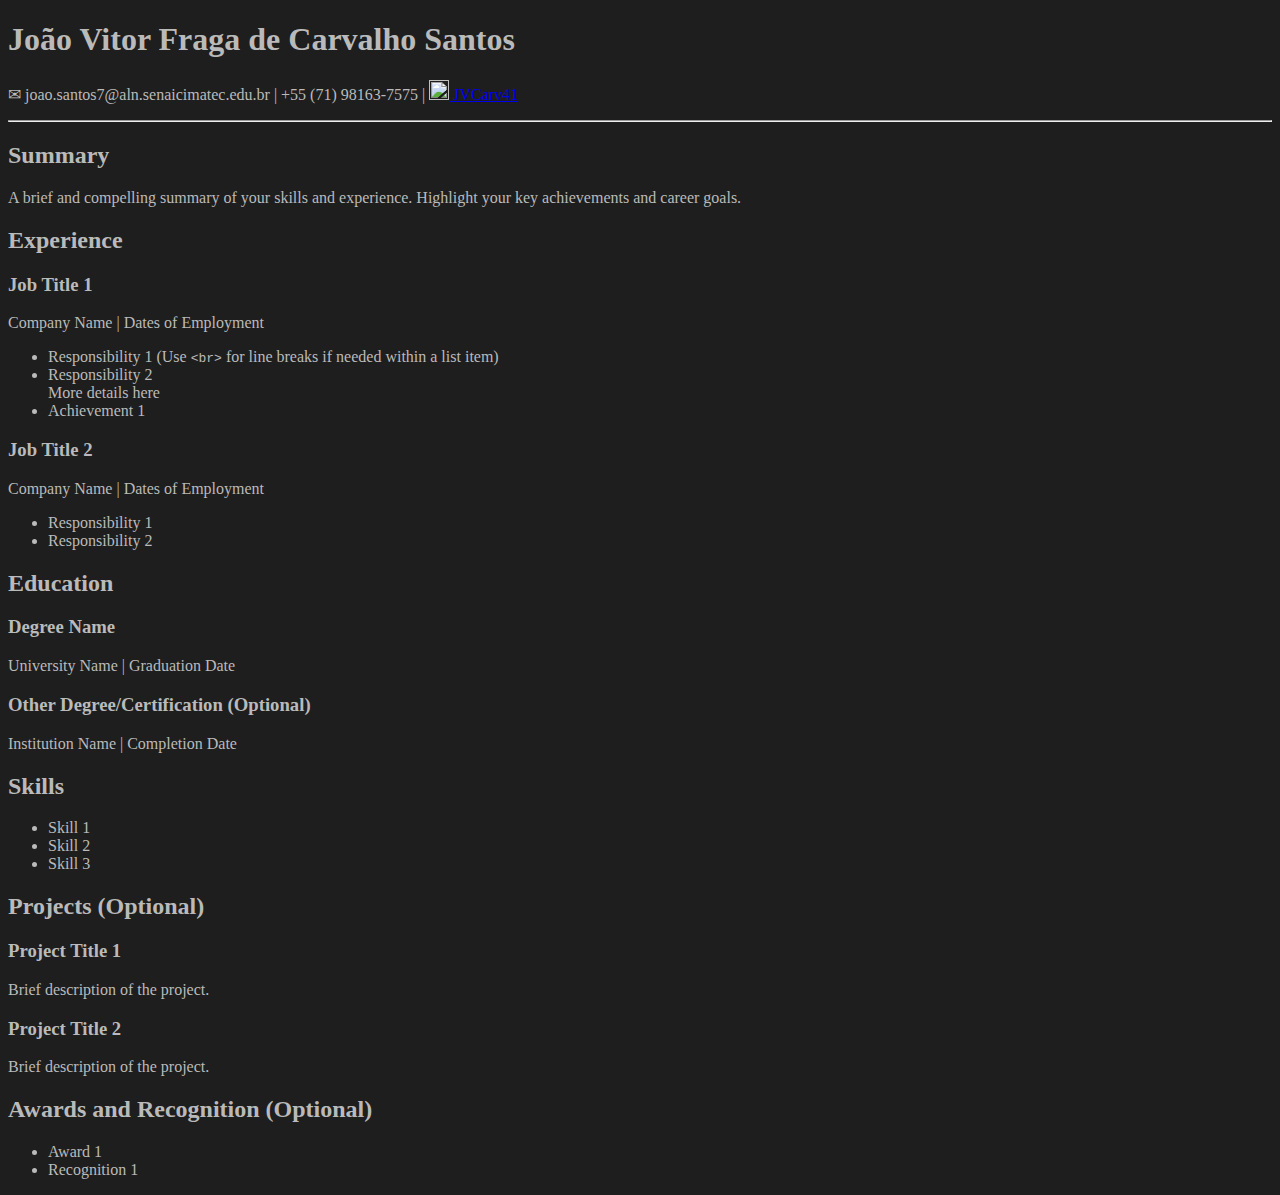
==== index.html @ c4accf5c "Updated Files" ====
<!DOCTYPE html>
<html lang="en">
  <head>
    <meta charset="UTF-8" />
    <meta name="viewport" content="width=device-width, initial-scale=1.0" />
    <title>Resume</title>
  </head>
  <body style="background-color: #1e1e1e">
    <font color="#BABABA">
      <h1>João Vitor Fraga de Carvalho Santos</h1>
      <p>
        ✉ joao.santos7@aln.senaicimatec.edu.br | +55 (71) 98163-7575 |
        <a href="https://github.com/JVCarv41"
          ><img src="images\github-mark-white.svg" width="20" height="20" />
          JVCarv41</a
        >
      </p>

      <hr />
      <h2>Summary</h2>
      <p>
        A brief and compelling summary of your skills and experience. Highlight
        your key achievements and career goals.
      </p>

      <h2>Experience</h2>

      <h3>Job Title 1</h3>
      <p>Company Name | Dates of Employment</p>
      <ul>
        <li>
          Responsibility 1 (Use <code>&lt;br&gt;</code> for line breaks if
          needed within a list item)
        </li>
        <li>Responsibility 2<br />More details here</li>
        <li>Achievement 1</li>
      </ul>

      <h3>Job Title 2</h3>
      <p>Company Name | Dates of Employment</p>
      <ul>
        <li>Responsibility 1</li>
        <li>Responsibility 2</li>
      </ul>

      <h2>Education</h2>

      <h3>Degree Name</h3>
      <p>University Name | Graduation Date</p>

      <h3>Other Degree/Certification (Optional)</h3>
      <p>Institution Name | Completion Date</p>

      <h2>Skills</h2>
      <ul>
        <li>Skill 1</li>
        <li>Skill 2</li>
        <li>Skill 3</li>
      </ul>

      <h2>Projects (Optional)</h2>
      <h3>Project Title 1</h3>
      <p>Brief description of the project.</p>

      <h3>Project Title 2</h3>
      <p>Brief description of the project.</p>

      <h2>Awards and Recognition (Optional)</h2>
      <ul>
        <li>Award 1</li>
        <li>Recognition 1</li>
      </ul>
    </font>
  </body>
</html>
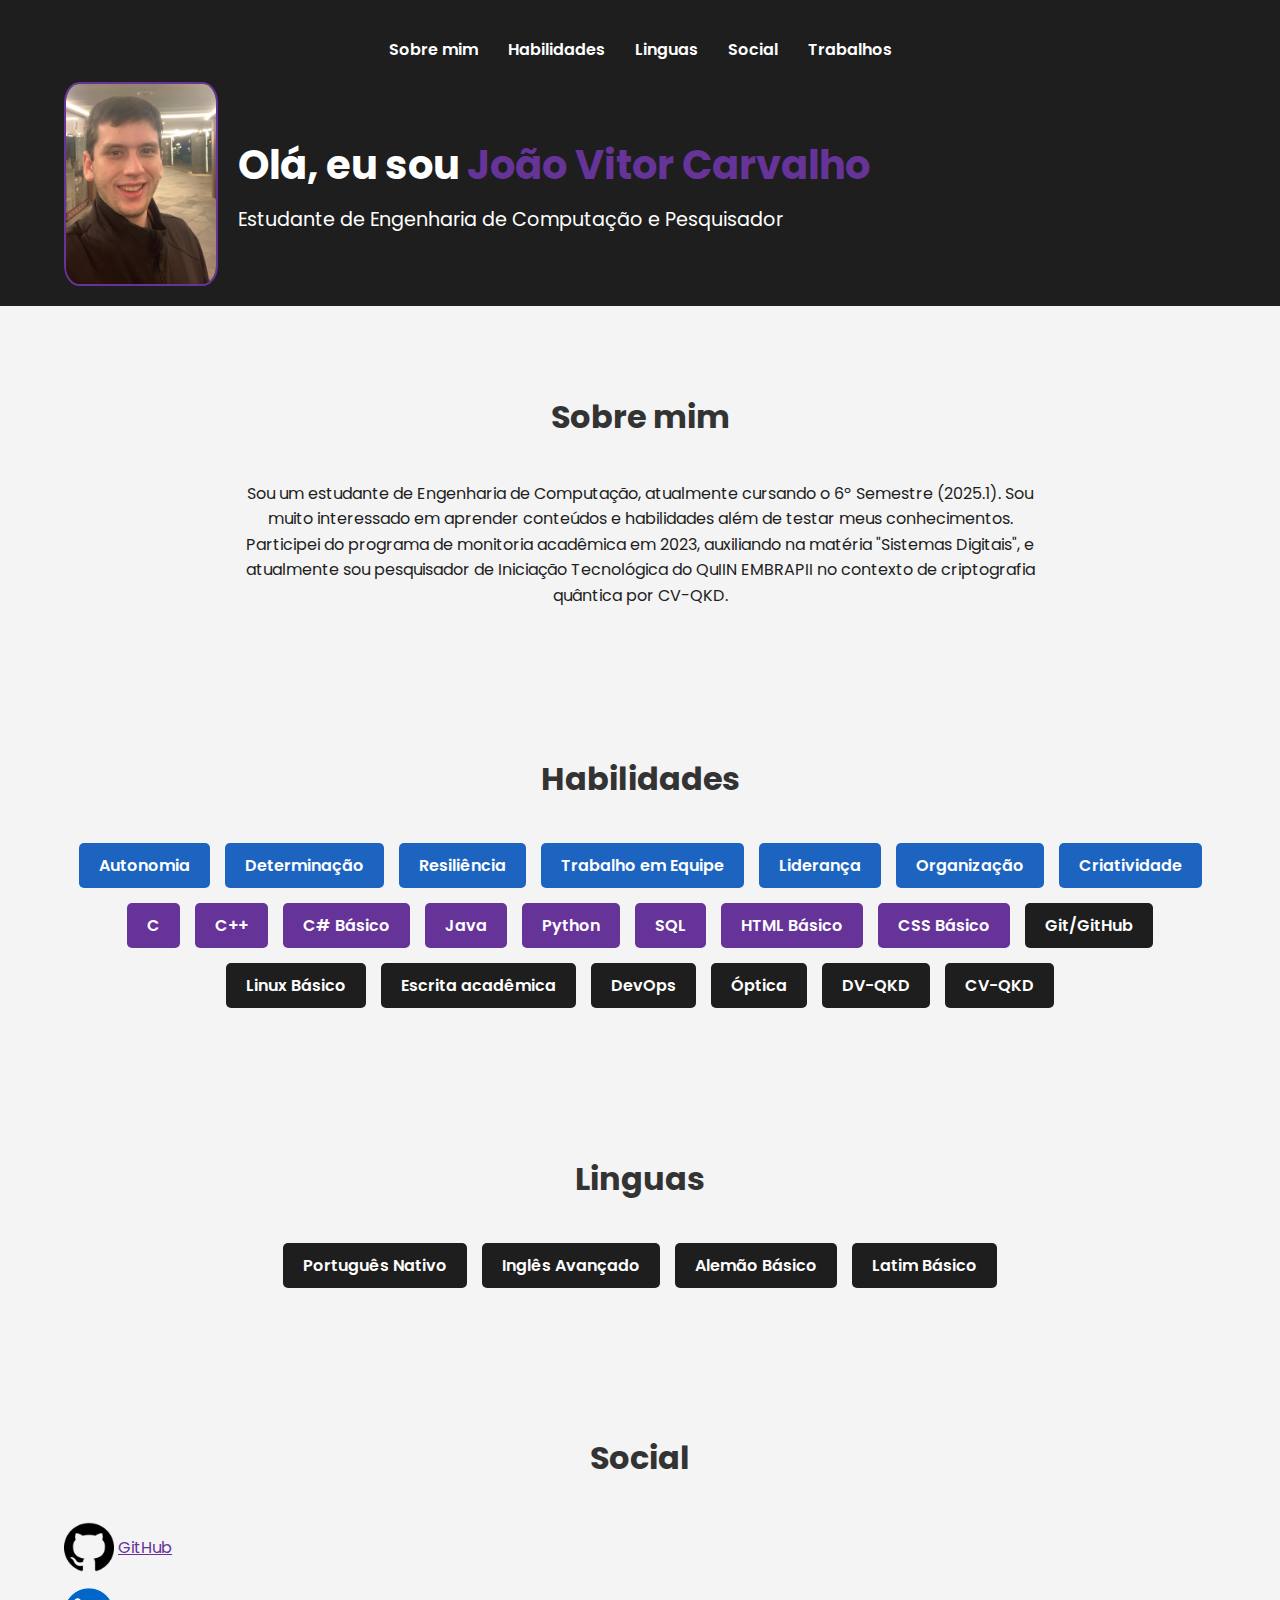
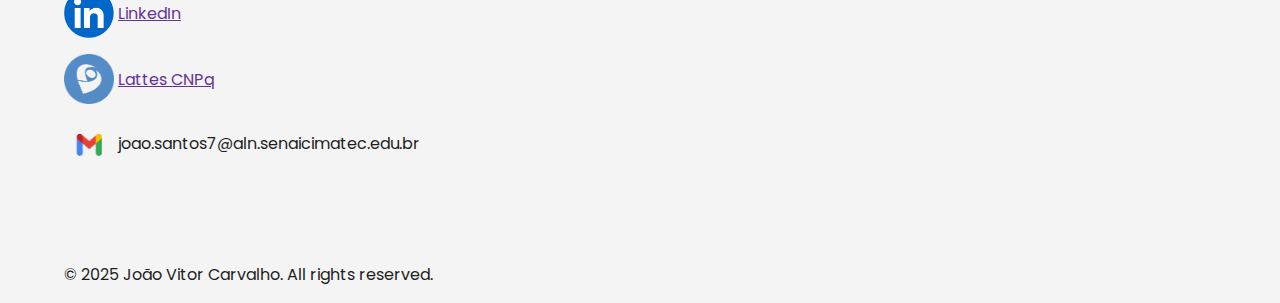
==== commit 5bf2c5ef: "Full update to code" ====
--- a/index.html
+++ b/index.html
@@ -3,73 +3,150 @@
   <head>
     <meta charset="UTF-8" />
     <meta name="viewport" content="width=device-width, initial-scale=1.0" />
-    <title>Resume</title>
+    <title>My Portfolio</title>
+    <link rel="stylesheet" href="styles.css" />
+    <link
+      href="https://fonts.googleapis.com/css2?family=Poppins:wght@400;600&display=swap"
+      rel="stylesheet"
+    />
   </head>
-  <body style="background-color: #1e1e1e">
-    <font color="#BABABA">
-      <h1>João Vitor Fraga de Carvalho Santos</h1>
-      <p>
-        ✉ joao.santos7@aln.senaicimatec.edu.br | +55 (71) 98163-7575 |
-        <a href="https://github.com/JVCarv41"
-          ><img src="images\github-mark-white.svg" width="20" height="20" />
-          JVCarv41</a
-        >
-      </p>
+  <body>
+    <header>
+      <div class="container">
+        <nav>
+          <ul>
+            <li><a href="#sobre_mim">Sobre mim</a></li>
+            <li><a href="#habilidades">Habilidades</a></li>
+            <li><a href="#linguas">Linguas</a></li>
+            <li><a href="#social">Social</a></li>
+            <li><a href="projects.html">Trabalhos</a></li>
+          </ul>
+        </nav>
+        <div class="header-content">
+          <img
+            src="Images\\profile_pic.jpg"
+            alt="João Vitor Carvalho"
+            class="profile-image"
+          />
+          <div class="header-text">
+            <h1>Olá, eu sou <span>João Vitor Carvalho</span></h1>
+            <p>Estudante de Engenharia de Computação e Pesquisador</p>
+          </div>
+        </div>
+      </div>
+    </header>
 
-      <hr />
-      <h2>Summary</h2>
-      <p>
-        A brief and compelling summary of your skills and experience. Highlight
-        your key achievements and career goals.
-      </p>
+    <section id="sobre_mim">
+      <div class="container">
+        <h2>Sobre mim</h2>
+        <p>
+          Sou um estudante de Engenharia de Computação, atualmente cursando o 6º
+          Semestre (2025.1). Sou muito interessado em aprender conteúdos e
+          habilidades além de testar meus conhecimentos. Participei do programa
+          de monitoria acadêmica em 2023, auxiliando na matéria "Sistemas
+          Digitais", e atualmente sou pesquisador de Iniciação Tecnológica do QuIIN
+          EMBRAPII no contexto de criptografia quântica por CV-QKD.
+        </p>
+      </div>
+    </section>
 
-      <h2>Experience</h2>
+    <section id="habilidades">
+      <div class="container">
+        <h2>Habilidades</h2>
+        <div class="skills-list">
+          <div class="skill-sitem">Autonomia</div>
+          <div class="skill-sitem">Determinação</div>
+          <div class="skill-sitem">Resiliência</div>
+          <div class="skill-sitem">Trabalho em Equipe</div>
+          <div class="skill-sitem">Liderança</div>
+          <div class="skill-sitem">Organização</div>
+          <div class="skill-sitem">Criatividade</div>
+          <!--<div class="skill-sitem">[Soft Skill Item]</div> -->
 
-      <h3>Job Title 1</h3>
-      <p>Company Name | Dates of Employment</p>
-      <ul>
-        <li>
-          Responsibility 1 (Use <code>&lt;br&gt;</code> for line breaks if
-          needed within a list item)
-        </li>
-        <li>Responsibility 2<br />More details here</li>
-        <li>Achievement 1</li>
-      </ul>
+          <div class="skill-plang">C</div>
+          <div class="skill-plang">C++</div>
+          <div class="skill-plang">C# Básico</div>
+          <div class="skill-plang">Java</div>
+          <div class="skill-plang">Python</div>
+          <div class="skill-plang">SQL</div>
+          <div class="skill-plang">HTML Básico</div>
+          <div class="skill-plang">CSS Básico</div>
 
-      <h3>Job Title 2</h3>
-      <p>Company Name | Dates of Employment</p>
-      <ul>
-        <li>Responsibility 1</li>
-        <li>Responsibility 2</li>
-      </ul>
+          <!--<div class="skill-plang">[Programming Language Item]</div> -->
 
-      <h2>Education</h2>
+          <div class="skill-hitem">Git/GitHub</div>
+          <div class="skill-hitem">Linux Básico</div>
+          <div class="skill-hitem">Escrita acadêmica</div>
+          <div class="skill-hitem">DevOps</div>
+          <div class="skill-hitem">Óptica</div>
+          <div class="skill-hitem">DV-QKD</div>
+          <div class="skill-hitem">CV-QKD</div>
+          <!--<div class="skill-sitem">[Soft Skill Item]</div> -->
+        </div>
+      </div>
+    </section>
 
-      <h3>Degree Name</h3>
-      <p>University Name | Graduation Date</p>
+    <section id="linguas">
+      <div class="container">
+        <h2>Linguas</h2>
+        <div class="skills-list">
+          <div class="skill-hitem">Português Nativo</div>
+          <div class="skill-hitem">Inglês Avançado</div>
+          <div class="skill-hitem">Alemão Básico</div>
+          <div class="skill-hitem">Latim Básico</div>
+        </div>
+      </div>
+    </section>
 
-      <h3>Other Degree/Certification (Optional)</h3>
-      <p>Institution Name | Completion Date</p>
+    <section id="social">
+      <div class="container">
+        <h2>Social</h2>
+        <p>
+          <img
+            src="Images\\github-mark.png"
+            alt="GitHub Logo"
+            class="icon-image"
+          />
+          <a href="https://github.com/JVCarv41" target="_blank"> GitHub</a>
+        </p>
+        <p>
+          <img
+            src="Images\\linkedin-logo.png"
+            alt="GitHub Logo"
+            class="icon-image"
+          />
+          <a
+            href="https:\\www.linkedin.com/in/joão-vitor-carvalho-849197250"
+            target="_blank"
+          >
+            LinkedIn</a
+          >
+        </p>
+        <p>
+          <img
+            src="Images\\lattes_cnpq.png"
+            alt="Lattes CNPq Logo"
+            class="icon-image"
+          />
+          <a href="http://lattes.cnpq.br/9015572633664317" target="_blank">
+            Lattes CNPq</a
+          >
+        </p>
+        <p>
+          <img
+            src="Images\\gmail-logo.png"
+            alt="Lattes CNPq Logo"
+            class="icon-image"
+          />
+          joao.santos7@aln.senaicimatec.edu.br
+        </p>
+      </div>
+    </section>
 
-      <h2>Skills</h2>
-      <ul>
-        <li>Skill 1</li>
-        <li>Skill 2</li>
-        <li>Skill 3</li>
-      </ul>
-
-      <h2>Projects (Optional)</h2>
-      <h3>Project Title 1</h3>
-      <p>Brief description of the project.</p>
-
-      <h3>Project Title 2</h3>
-      <p>Brief description of the project.</p>
-
-      <h2>Awards and Recognition (Optional)</h2>
-      <ul>
-        <li>Award 1</li>
-        <li>Recognition 1</li>
-      </ul>
-    </font>
+    <footer>
+      <div class="container">
+        <p>&copy; 2025 João Vitor Carvalho. All rights reserved.</p>
+      </div>
+    </footer>
   </body>
 </html>
--- a/styles.css
+++ b/styles.css
@@ -0,0 +1,160 @@
+/* General Styles */
+body {
+    font-family: 'Poppins', sans-serif;
+    margin: 0;
+    padding: 0;
+    box-sizing: border-box;
+    background-color: #f4f4f4;
+    color: #1e1e1e;
+}
+
+.container {
+    width: 90%;
+    max-width: 1200px;
+    margin: 0 auto;
+}
+
+/* Header */
+header {
+    background: #1e1e1e;
+    color: #fff;
+    padding: 20px 0;
+}
+
+.header-content {
+    display: flex;
+    align-items: center;
+    gap: 20px;
+}
+
+.profile-image {
+    width: 150px;
+    height: 200px;
+    border-radius: 10%;
+    border: 2px solid #663399;
+    object-fit: cover;
+}
+
+.header-text {
+    text-align: left;
+}
+
+header h1 {
+    font-size: 2.5rem;
+    margin: 0;
+}
+
+header h1 span {
+    color: #663399;
+}
+
+header p {
+    font-size: 1.2rem;
+    margin: 10px 0 0;
+}
+
+nav ul {
+    list-style: none;
+    padding: 0;
+    display: flex;
+    justify-content: center;
+    margin-bottom: 20px;
+}
+
+nav ul li {
+    margin: 0 15px;
+}
+
+nav ul li a {
+    color: #fff;
+    text-decoration: none;
+    font-weight: 600;
+}
+
+nav ul li a:hover {
+    color: #ff6f61;
+}
+
+/* Sections */
+section {
+    padding: 60px 0;
+}
+
+h2 {
+    text-align: center;
+    margin-bottom: 40px;
+    font-size: 2rem;
+    color: #333;
+}
+
+/* About Section */
+#sobre_mim p {
+    text-align: center;
+    max-width: 800px;
+    margin: 0 auto;
+    line-height: 1.6;
+}
+
+/* Skills Section */
+.skills-list {
+    display: flex;
+    flex-wrap: wrap;
+    justify-content: center;
+    gap: 15px;
+}
+
+/* Programming Language */
+.skill-plang {
+    background: #663399;
+    color: #fff;
+    padding: 10px 20px;
+    border-radius: 5px;
+    font-weight: 600;
+}
+
+/* Hard Skill */
+.skill-hitem {
+    background: #1e1e1e;
+    color: #fff;
+    padding: 10px 20px;
+    border-radius: 5px;
+    font-weight: 600;
+}
+
+/* Soft Skill */
+.skill-sitem {
+    background: #1d64c1;
+    color: #fff;
+    padding: 10px 20px;
+    border-radius: 5px;
+    font-weight: 600;
+}
+/* Projects Section */
+.project-grid {
+    display: grid;
+    grid-template-columns: repeat(auto-fit, minmax(300px, 1fr));
+    gap: 20px;
+}
+
+.project-item {
+    background: #fff;
+    padding: 20px;
+}
+.contact-item{
+    background: #fff;
+    color: #1e1e1e;
+}
+
+a {
+    color:#663399;
+    vertical-align: middle;
+}
+
+.icon-image{
+    width: 50px;
+    height: 50px;
+    border-radius: 0%;
+    /* border: 2px solid #1e1e1e; */
+    object-fit: cover;
+    vertical-align: middle;
+}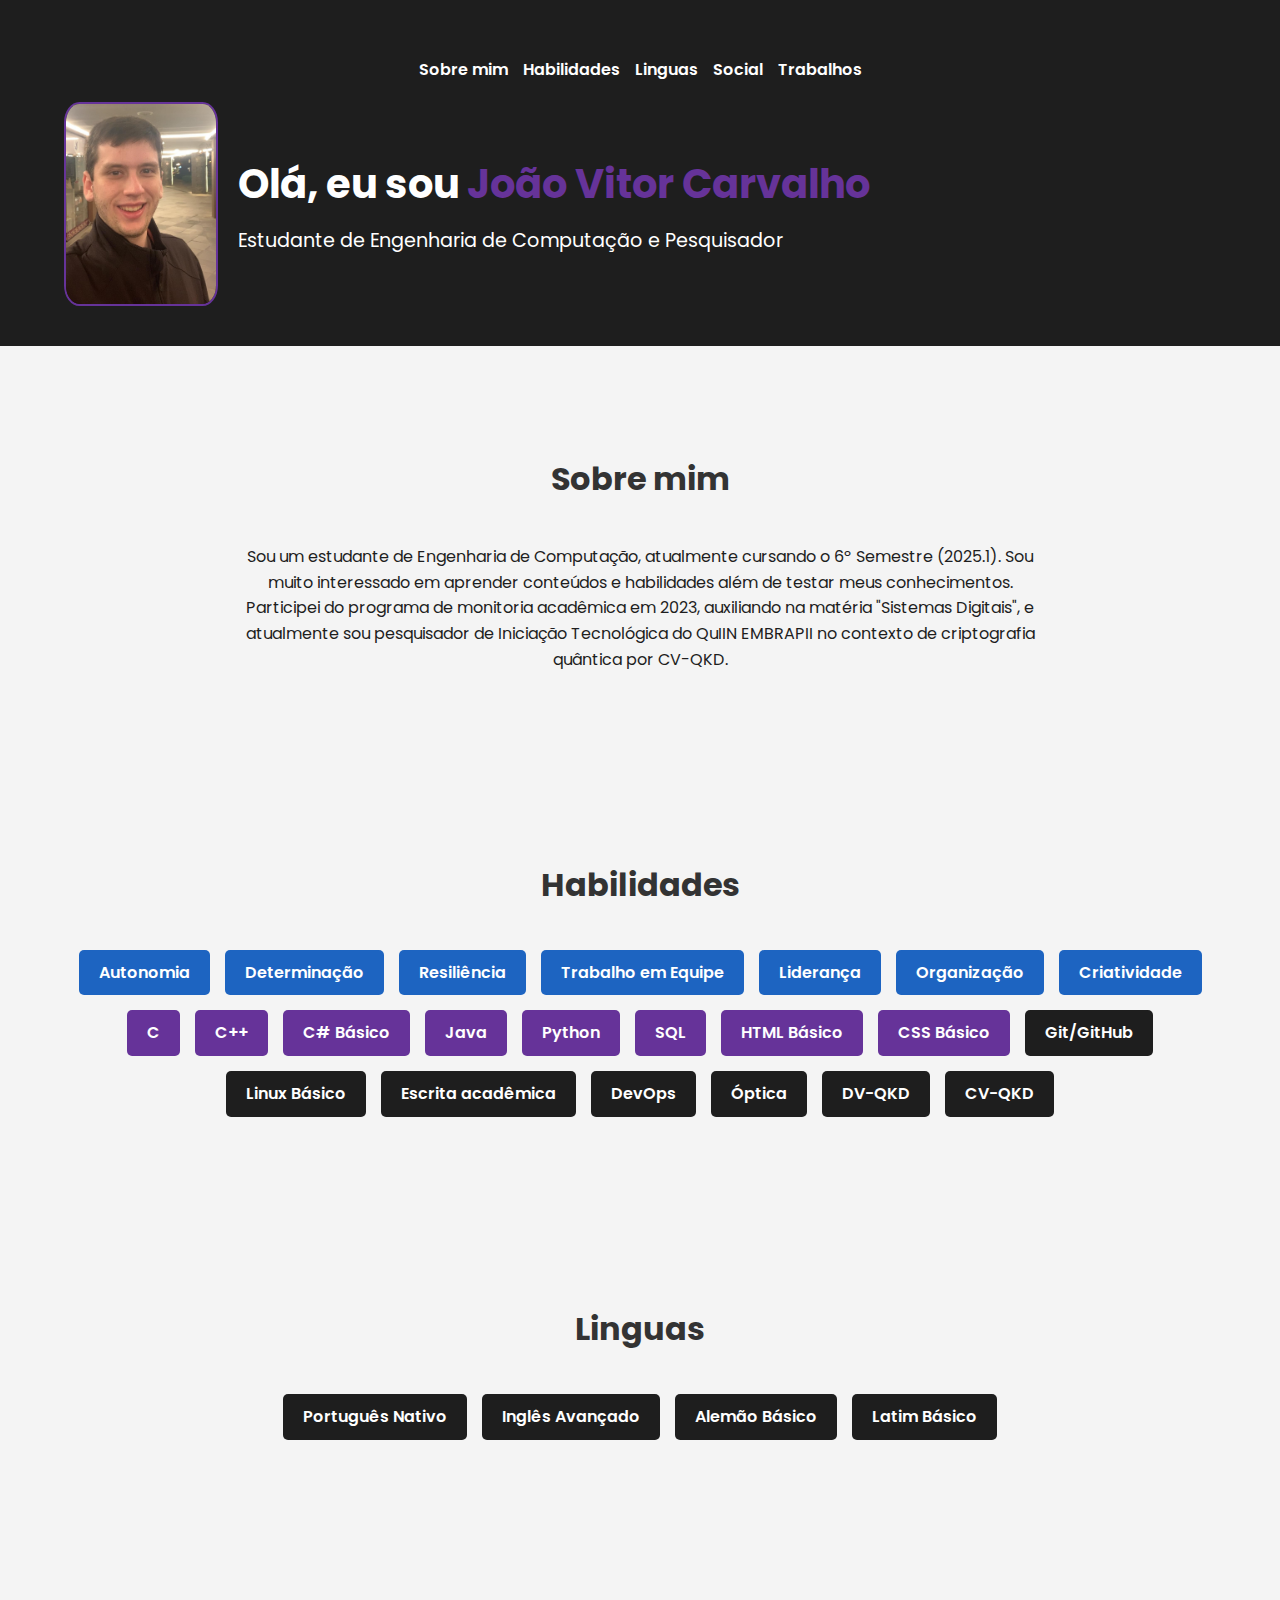
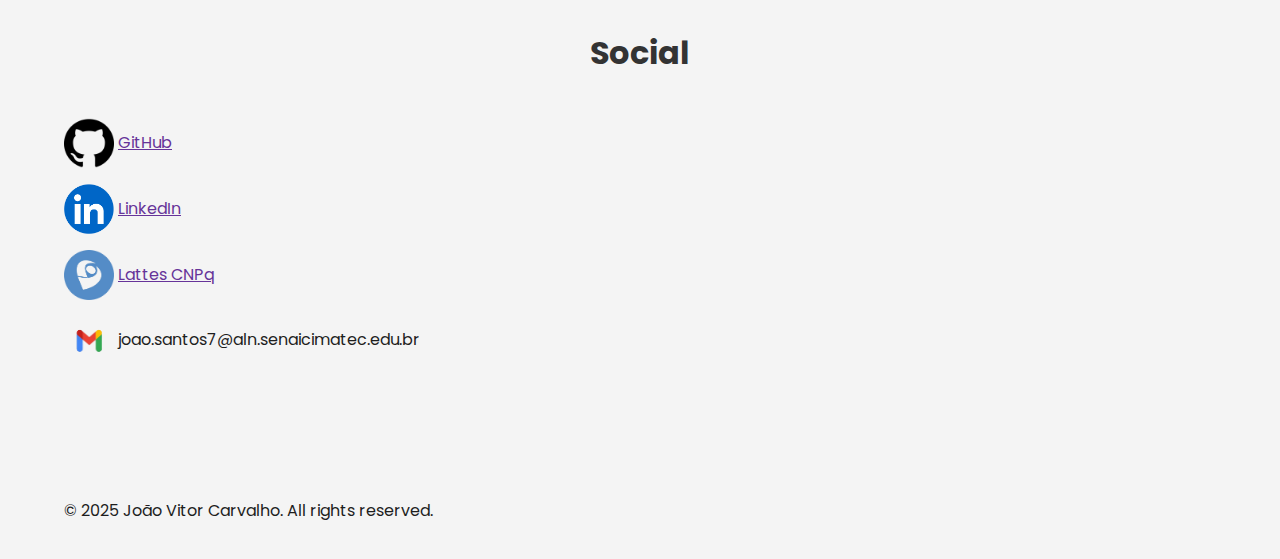
==== commit 3601498f: "Feature" ====
--- a/index.html
+++ b/index.html
@@ -9,22 +9,25 @@
       href="https://fonts.googleapis.com/css2?family=Poppins:wght@400;600&display=swap"
       rel="stylesheet"
     />
+    <link rel="icon" type="image/x-icon" href="Assets/favicon.ico" />
   </head>
   <body>
     <header>
       <div class="container">
-        <nav>
-          <ul>
-            <li><a href="#sobre_mim">Sobre mim</a></li>
-            <li><a href="#habilidades">Habilidades</a></li>
-            <li><a href="#linguas">Linguas</a></li>
-            <li><a href="#social">Social</a></li>
-            <li><a href="projects.html">Trabalhos</a></li>
-          </ul>
-        </nav>
+        <div class="links">
+          <nav>
+            <ul>
+              <li><a href="#sobre_mim">Sobre mim</a></li>
+              <li><a href="#habilidades">Habilidades</a></li>
+              <li><a href="#linguas">Linguas</a></li>
+              <li><a href="#social">Social</a></li>
+              <li><a href="projects.html">Trabalhos</a></li>
+            </ul>
+          </nav>
+        </div>
         <div class="header-content">
           <img
-            src="Images\\profile_pic.jpg"
+            src="Assets/Images/profile_pic.jpg"
             alt="João Vitor Carvalho"
             class="profile-image"
           />
@@ -61,7 +64,6 @@
           <div class="skill-sitem">Liderança</div>
           <div class="skill-sitem">Organização</div>
           <div class="skill-sitem">Criatividade</div>
-          <!--<div class="skill-sitem">[Soft Skill Item]</div> -->
 
           <div class="skill-plang">C</div>
           <div class="skill-plang">C++</div>
@@ -72,8 +74,6 @@
           <div class="skill-plang">HTML Básico</div>
           <div class="skill-plang">CSS Básico</div>
 
-          <!--<div class="skill-plang">[Programming Language Item]</div> -->
-
           <div class="skill-hitem">Git/GitHub</div>
           <div class="skill-hitem">Linux Básico</div>
           <div class="skill-hitem">Escrita acadêmica</div>
@@ -81,7 +81,6 @@
           <div class="skill-hitem">Óptica</div>
           <div class="skill-hitem">DV-QKD</div>
           <div class="skill-hitem">CV-QKD</div>
-          <!--<div class="skill-sitem">[Soft Skill Item]</div> -->
         </div>
       </div>
     </section>
@@ -103,7 +102,7 @@
         <h2>Social</h2>
         <p>
           <img
-            src="Images\\github-mark.png"
+            src="Assets/Images/github-mark.png"
             alt="GitHub Logo"
             class="icon-image"
           />
@@ -111,7 +110,7 @@
         </p>
         <p>
           <img
-            src="Images\\linkedin-logo.png"
+            src="Assets/Images/linkedin-logo.png"
             alt="GitHub Logo"
             class="icon-image"
           />
@@ -124,7 +123,7 @@
         </p>
         <p>
           <img
-            src="Images\\lattes_cnpq.png"
+            src="Assets/Images/lattes_cnpq.png"
             alt="Lattes CNPq Logo"
             class="icon-image"
           />
@@ -134,7 +133,7 @@
         </p>
         <p>
           <img
-            src="Images\\gmail-logo.png"
+            src="Assets/Images/gmail-logo.png"
             alt="Lattes CNPq Logo"
             class="icon-image"
           />
@@ -149,4 +148,4 @@
       </div>
     </footer>
   </body>
-</html>
+</html>--- a/styles.css
+++ b/styles.css
@@ -1,160 +1,273 @@
 /* General Styles */
 body {
-    font-family: 'Poppins', sans-serif;
-    margin: 0;
-    padding: 0;
-    box-sizing: border-box;
-    background-color: #f4f4f4;
-    color: #1e1e1e;
+  font-family: 'Poppins', sans-serif;
+  margin: 0;
+  padding: 0;
+  box-sizing: border-box;
+  background-color: #f4f4f4;
+  color: #1e1e1e;
+  line-height: 1.6;
 }
 
 .container {
-    width: 90%;
-    max-width: 1200px;
-    margin: 0 auto;
+  width: 90%;
+  max-width: 1200px;
+  margin: 0 auto;
+  padding: 20px 0;
 }
 
 /* Header */
 header {
-    background: #1e1e1e;
-    color: #fff;
-    padding: 20px 0;
+  background: #1e1e1e;
+  color: #fff;
+  padding: 20px 0;
 }
 
 .header-content {
-    display: flex;
-    align-items: center;
-    gap: 20px;
+  display: flex;
+  align-items: center;
+  gap: 20px;
 }
 
 .profile-image {
-    width: 150px;
-    height: 200px;
-    border-radius: 10%;
-    border: 2px solid #663399;
-    object-fit: cover;
+  width: 150px;
+  height: 200px;
+  border-radius: 10%;
+  border: 2px solid #663399;
+  object-fit: cover;
 }
 
 .header-text {
-    text-align: left;
+  text-align: left;
 }
 
 header h1 {
-    font-size: 2.5rem;
-    margin: 0;
+  font-size: 2.5rem;
+  margin: 0;
 }
 
 header h1 span {
-    color: #663399;
+  color: #663399;
 }
 
 header p {
-    font-size: 1.2rem;
-    margin: 10px 0 0;
+  font-size: 1.2rem;
+  margin: 10px 0 0;
 }
 
 nav ul {
-    list-style: none;
-    padding: 0;
-    display: flex;
-    justify-content: center;
-    margin-bottom: 20px;
-}
-
-nav ul li {
-    margin: 0 15px;
+  list-style: none;
+  padding: 0;
+  display: flex;
+  justify-content: center;
+  gap: 15px;
+  margin-bottom: 20px;
 }
 
 nav ul li a {
-    color: #fff;
-    text-decoration: none;
-    font-weight: 600;
+  color: #fff;
+  text-decoration: none;
+  font-weight: 600;
 }
 
 nav ul li a:hover {
-    color: #ff6f61;
+  color: #ff6f61;
 }
 
 /* Sections */
 section {
-    padding: 60px 0;
+  padding: 60px 0;
 }
 
 h2 {
-    text-align: center;
-    margin-bottom: 40px;
-    font-size: 2rem;
-    color: #333;
+  text-align: center;
+  margin-bottom: 40px;
+  font-size: 2rem;
+  color: #333;
 }
 
 /* About Section */
 #sobre_mim p {
-    text-align: center;
-    max-width: 800px;
-    margin: 0 auto;
-    line-height: 1.6;
+  text-align: center;
+  max-width: 800px;
+  margin: 0 auto;
+  line-height: 1.6;
 }
 
 /* Skills Section */
 .skills-list {
-    display: flex;
-    flex-wrap: wrap;
-    justify-content: center;
-    gap: 15px;
+  display: flex;
+  flex-wrap: wrap;
+  justify-content: center;
+  gap: 15px;
 }
 
 /* Programming Language */
 .skill-plang {
-    background: #663399;
-    color: #fff;
-    padding: 10px 20px;
-    border-radius: 5px;
-    font-weight: 600;
+  background: #663399;
+  color: #fff;
+  padding: 10px 20px;
+  border-radius: 5px;
+  font-weight: 600;
 }
 
 /* Hard Skill */
 .skill-hitem {
-    background: #1e1e1e;
-    color: #fff;
-    padding: 10px 20px;
-    border-radius: 5px;
-    font-weight: 600;
+  background: #1e1e1e;
+  color: #fff;
+  padding: 10px 20px;
+  border-radius: 5px;
+  font-weight: 600;
 }
 
 /* Soft Skill */
 .skill-sitem {
-    background: #1d64c1;
-    color: #fff;
-    padding: 10px 20px;
-    border-radius: 5px;
-    font-weight: 600;
-}
+  background: #1d64c1;
+  color: #fff;
+  padding: 10px 20px;
+  border-radius: 5px;
+  font-weight: 600;
+}
+
 /* Projects Section */
 .project-grid {
-    display: grid;
-    grid-template-columns: repeat(auto-fit, minmax(300px, 1fr));
-    gap: 20px;
+  display: grid;
+  grid-template-columns: repeat(auto-fit, minmax(300px, 1fr));
+  gap: 20px;
 }
 
 .project-item {
-    background: #fff;
+  background: #fff;
+  padding: 20px;
+}
+
+.contact-item {
+  background: #fff;
+  color: #1e1e1e;
+}
+
+a {
+  color: #663399;
+  vertical-align: middle;
+}
+
+.icon-image {
+  width: 50px;
+  height: 50px;
+  border-radius: 0%;
+  object-fit: cover;
+  vertical-align: middle;
+}
+
+/* Timeline Section */
+.timeline {
+  position: relative;
+  max-width: 800px;
+  margin: 0 auto;
+  padding: 40px 0;
+}
+
+.timeline::before {
+  content: '';
+  position: absolute;
+  top: 0;
+  left: 50%;
+  width: 2px;
+  height: 100%;
+  background: #663399;
+  transform: translateX(-50%);
+}
+
+.timeline-item {
+  padding: 20px 40px;
+  position: relative;
+  width: 50%;
+}
+
+.timeline-item:nth-child(odd) {
+  left: 0;
+  text-align: right;
+}
+
+.timeline-item:nth-child(even) {
+  left: 50%;
+}
+
+.timeline-content {
+  background: #fff;
+  padding: 20px;
+  border-radius: 5px;
+  box-shadow: 0 4px 6px rgba(0, 0, 0, 0.1);
+}
+
+.timeline-date {
+  font-weight: 600;
+  color: #663399;
+  margin-bottom: 10px;
+}
+
+.timeline-item::after {
+  content: '';
+  position: absolute;
+  width: 20px;
+  height: 20px;
+  background: #663399;
+  border: 3px solid #fff;
+  border-radius: 50%;
+  top: 20px;
+  right: -10px;
+  z-index: 1;
+}
+
+.timeline-item:nth-child(even)::after {
+  left: -10px;
+}
+
+/* Responsive Design */
+@media (max-width: 768px) {
+  .header-content {
+    flex-direction: column;
+    text-align: center;
+  }
+
+  nav ul {
+    flex-direction: column;
+    align-items: center;
+  }
+
+  .skills-list {
+    flex-direction: column;
+    align-items: center;
+  }
+
+  .timeline-item {
+    width: 100%;
+    left: 0 !important;
+    text-align: left !important;
     padding: 20px;
-}
-.contact-item{
-    background: #fff;
-    color: #1e1e1e;
-}
-
-a {
-    color:#663399;
-    vertical-align: middle;
-}
-
-.icon-image{
-    width: 50px;
-    height: 50px;
-    border-radius: 0%;
-    /* border: 2px solid #1e1e1e; */
-    object-fit: cover;
-    vertical-align: middle;
+  }
+
+  .timeline-item::after {
+    left: 10px !important;
+    right: auto;
+  }
+
+  .timeline::before {
+    left: 20px;
+  }
+}
+
+@media (max-width: 480px) {
+  .header-text h1 {
+    font-size: 2rem; /* Slightly smaller for mobile */
+  }
+
+  .header-text p {
+    font-size: 1rem; /* Slightly smaller for mobile */
+  }
+
+  .icon-image {
+    width: 30px;
+    height: 30px;
+  }
 }